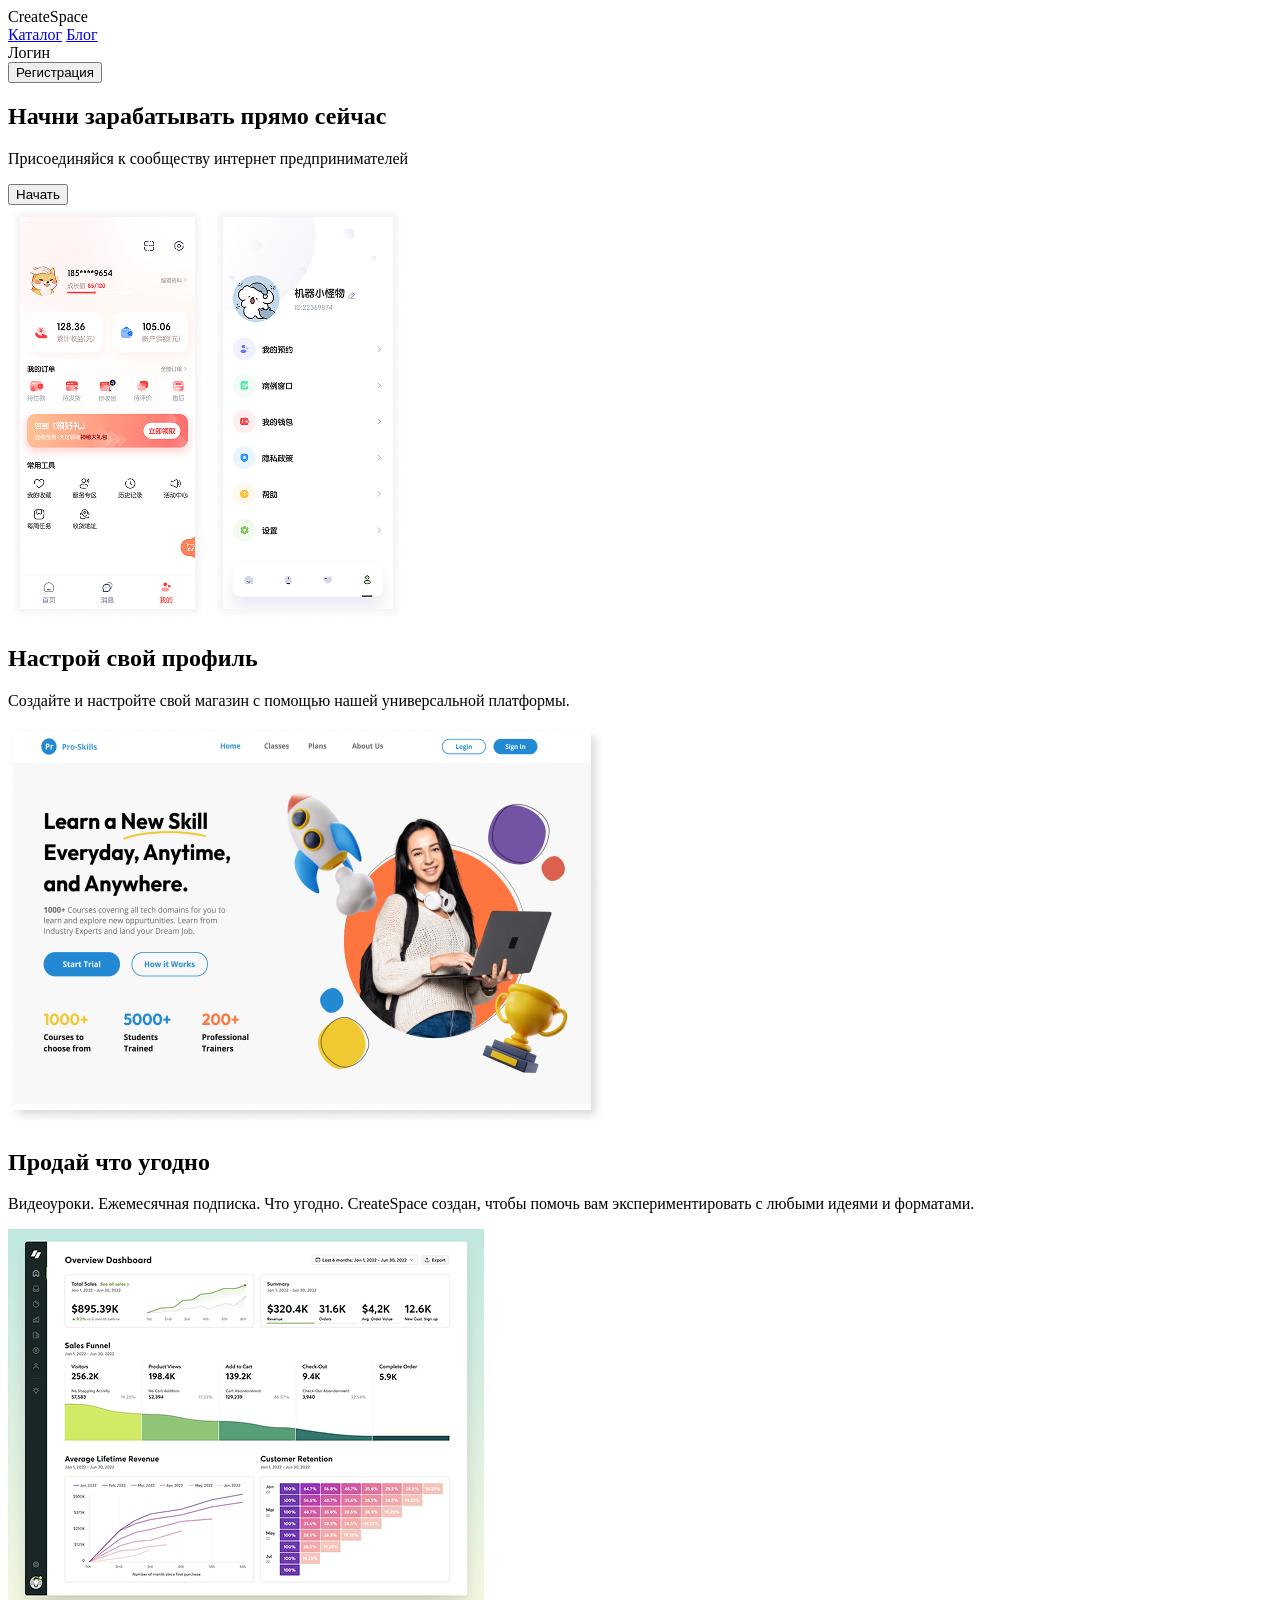
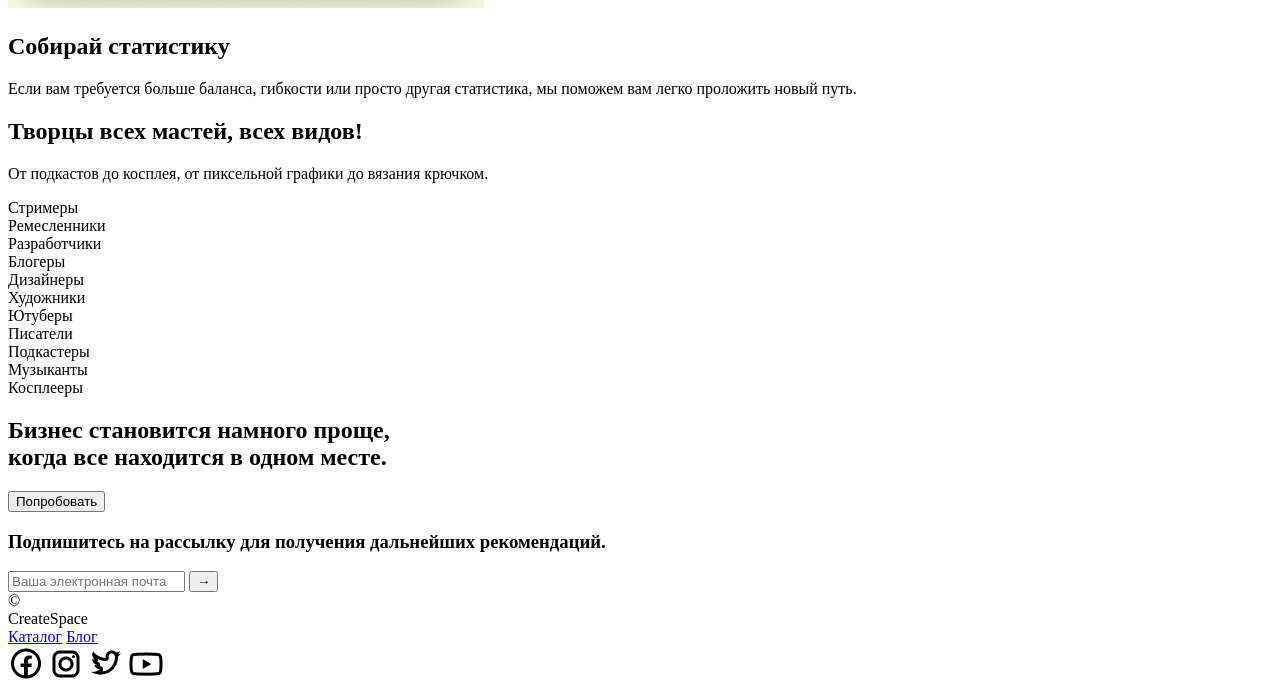
==== index.html @ 3392148f "Add files via upload" ====
<!DOCTYPE html>
<html lang="ru">
<head>
    <meta charset="UTF-8">
    <meta name="viewport" content="width=device-width, initial-scale=1.0">
    <title>CreateSpace Landing</title>
    <link rel="stylesheet" href="style.css">
    <link href="https://fonts.googleapis.com/css2?family=Alfa+Slab+One&display=swap" rel="stylesheet">
</head>
<body>

<header class="header">
    <div class="header-inner">
        <div class="header-left">
            <div class="logo">CreateSpace</div>
            <nav class="nav">
                <a href="catalog.html">Каталог</a>
                <a href="blog.html">Блог</a>
            </nav>
        </div>
        <div class="header-right">
            <div class="login">Логин</div>
            <button class="btn-register">Регистрация</button>
        </div>
    </div>
</header>

<section class="hero">
    <h1>Начни зарабатывать прямо сейчас</h1>
    <p>Присоединяйся к сообществу интернет предпринимателей</p>
    <button class="btn-main">Начать</button>
</section>

<div class="container-block">

    <div class="info-box">
        <div class="left purple">
            <img src="images/profile1.png" alt="" class="profile-img img1">
            <img src="images/profile2.png" alt="" class="profile-img img2">
        </div>
        <div class="right profile-text">
            <h2>Настрой свой профиль</h2>
            <p>Создайте и настройте свой магазин с помощью нашей универсальной платформы.</p>
        </div>
    </div>

    <div class="info-box reverse">
        <div class="left green">
            <img src="images/sales.png" alt="" class="sales-img">
        </div>
        <div class="right">
            <h2>Продай что угодно</h2>
            <p>Видеоуроки. Ежемесячная подписка. Что угодно. CreateSpace создан, чтобы помочь вам экспериментировать с любыми идеями и форматами.</p>
        </div>
    </div>

    <div class="info-box">
        <div class="left blue">
            <img src="images/stat.png" alt="" class="stat-img">
        </div>
        <div class="right stat-text">
            <h2>Собирай статистику</h2>
            <p>Если вам требуется больше баланса, гибкости или просто другая статистика, мы поможем вам легко проложить новый путь.</p>
        </div>
    </div>

</div>

<section class="influencers">
    <h2>Творцы всех мастей, всех видов!</h2>
    <p>От подкастов до косплея, от пиксельной графики до вязания крючком.</p>
    <div class="tags">
        <div class="tags-row">
            <div>Стримеры</div>
            <div>Ремесленники</div>
            <div>Разработчики</div>
            <div>Блогеры</div>
            <div>Дизайнеры</div>
        </div>
        <div class="tags-row">
            <div>Художники</div>
            <div>Ютуберы</div>
            <div>Писатели</div>
            <div>Подкастеры</div>
        </div>
        <div class="tags-row">
            <div>Музыканты</div>
            <div>Косплееры</div>
        </div>
    </div>
</section>

<section class="cta">
    <h2>Бизнес становится намного проще,<br>когда все находится в одном месте.</h2>
    <button class="btn-try">Попробовать</button>
</section>

<footer class="footer">
    <div class="footer-left">
        <h3>Подпишитесь на рассылку для получения дальнейших рекомендаций.</h3>
        <div class="email-box">
            <input type="text" placeholder="Ваша электронная почта">
            <button class="send-btn">→</button>
        </div>
        <div class="footer-brand">
            <div class="copyright">©</div>
            <div class="footer-logo">CreateSpace</div>
        </div>
    </div>
    <div class="footer-nav">
        <a href="catalog.html">Каталог</a>
        <a href="blog.html">Блог</a>
    </div>
    <div class="socials">
        <img src="images/Facebook.png" alt="Facebook">
        <img src="images/Instagram.png" alt="Instagram">
        <img src="images/Twitter.png" alt="Twitter">
        <img src="images/Youtube.png" alt="YouTube">
    </div>
</footer>
</body>
</html>
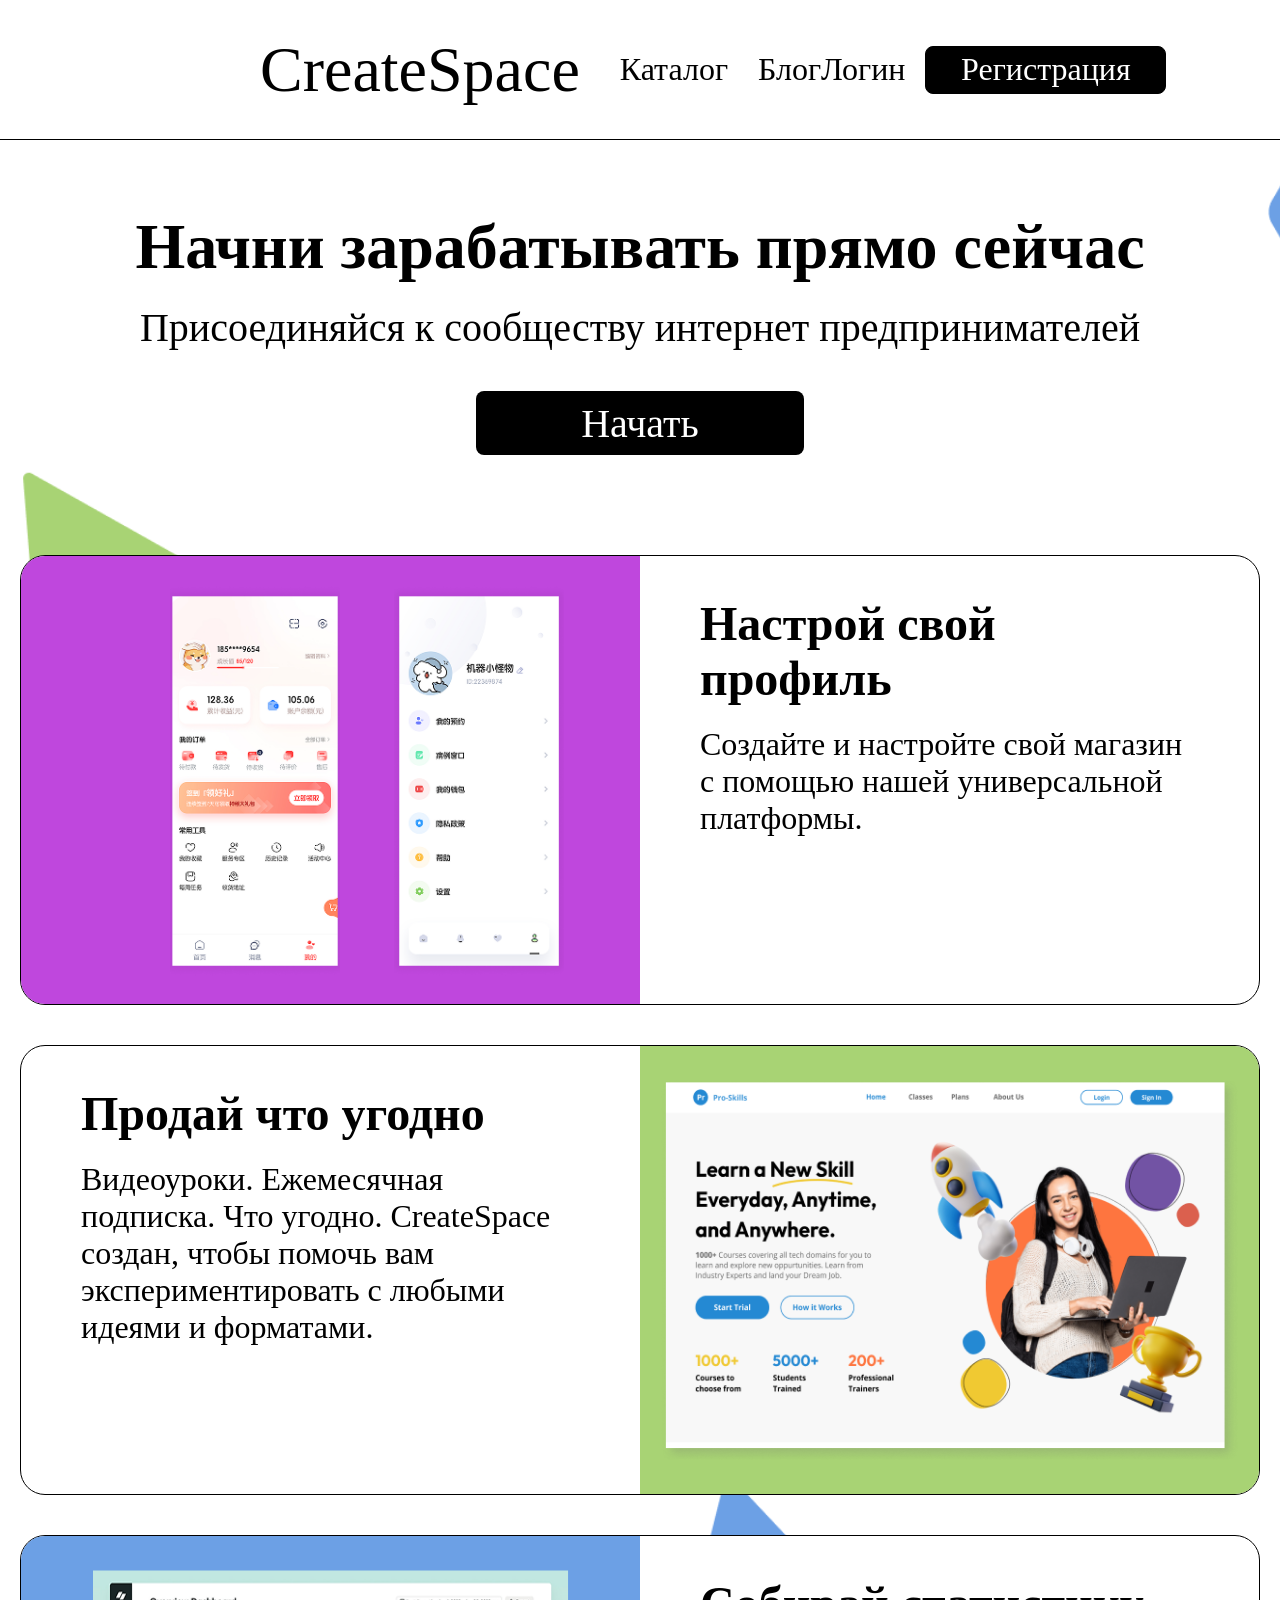
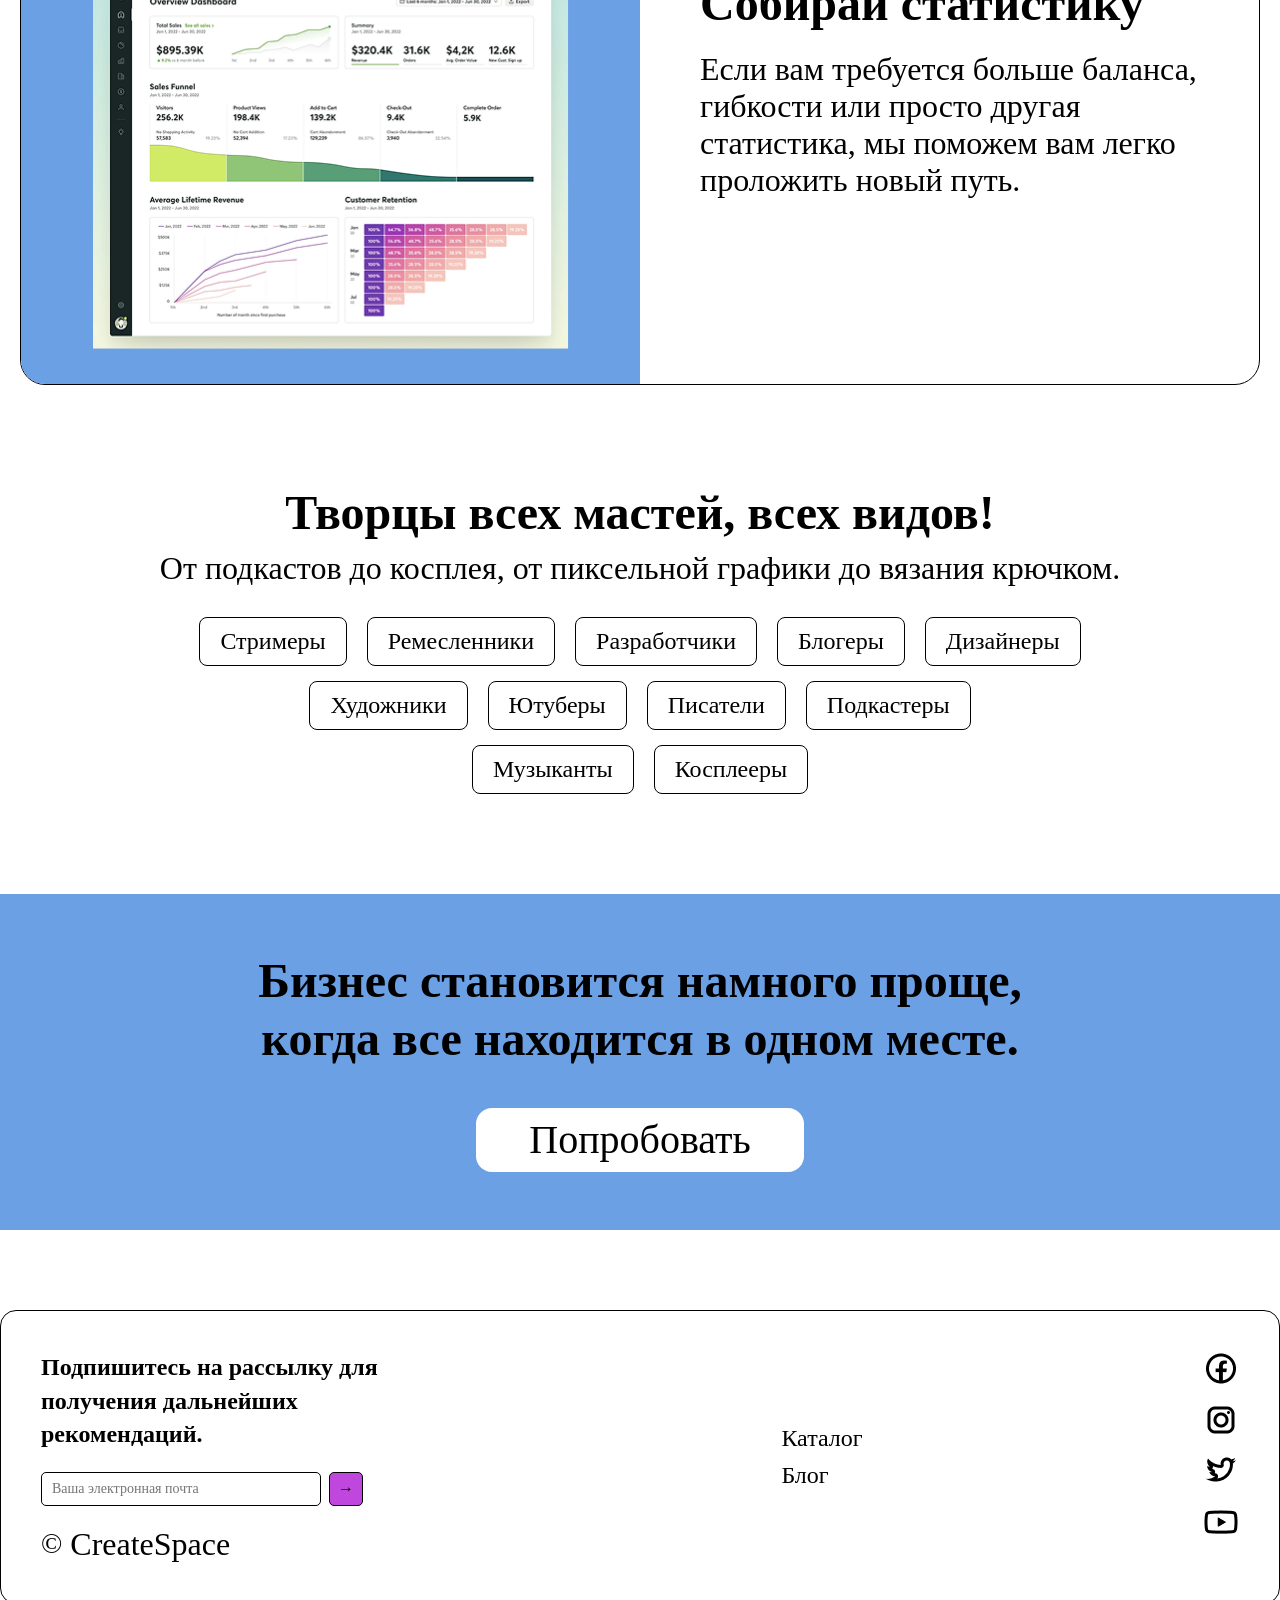
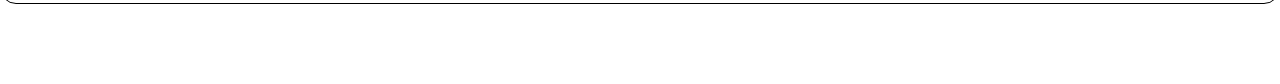
==== commit 7cb9f514: "Add files via upload" ====
--- a/index.html
+++ b/index.html
@@ -4,7 +4,7 @@
     <meta charset="UTF-8">
     <meta name="viewport" content="width=device-width, initial-scale=1.0">
     <title>CreateSpace Landing</title>
-    <link rel="stylesheet" href="style.css">
+    <link rel="stylesheet" href="css/style.css">
     <link href="https://fonts.googleapis.com/css2?family=Alfa+Slab+One&display=swap" rel="stylesheet">
 </head>
 <body>
@@ -35,8 +35,8 @@
 
     <div class="info-box">
         <div class="left purple">
-            <img src="images/profile1.png" alt="" class="profile-img img1">
-            <img src="images/profile2.png" alt="" class="profile-img img2">
+            <img src="css/images/profile1.png" alt="" class="profile-img img1">
+            <img src="css/images/profile2.png" alt="" class="profile-img img2">
         </div>
         <div class="right profile-text">
             <h2>Настрой свой профиль</h2>
@@ -46,7 +46,7 @@
 
     <div class="info-box reverse">
         <div class="left green">
-            <img src="images/sales.png" alt="" class="sales-img">
+            <img src="css/images/sales.png" alt="" class="sales-img">
         </div>
         <div class="right">
             <h2>Продай что угодно</h2>
@@ -56,7 +56,7 @@
 
     <div class="info-box">
         <div class="left blue">
-            <img src="images/stat.png" alt="" class="stat-img">
+            <img src="css/images/stat.png" alt="" class="stat-img">
         </div>
         <div class="right stat-text">
             <h2>Собирай статистику</h2>
@@ -112,10 +112,10 @@
         <a href="blog.html">Блог</a>
     </div>
     <div class="socials">
-        <img src="images/Facebook.png" alt="Facebook">
-        <img src="images/Instagram.png" alt="Instagram">
-        <img src="images/Twitter.png" alt="Twitter">
-        <img src="images/Youtube.png" alt="YouTube">
+        <img src="css/images/Facebook.png" alt="Facebook">
+        <img src="css/images/Instagram.png" alt="Instagram">
+        <img src="css/images/Twitter.png" alt="Twitter">
+        <img src="css/images/Youtube.png" alt="YouTube">
     </div>
 </footer>
 </body>
--- a/css/style.css
+++ b/css/style.css
@@ -0,0 +1,402 @@
+* {
+    margin: 0;
+    padding: 0;
+    box-sizing: border-box;
+}
+
+body {
+    font-family: 'Alfa Slab One', cursive;
+    background-image: url('images/backgroundmain.png');
+    background-size: cover;
+    background-position: center;
+    background-repeat: no-repeat;
+}
+
+.header {
+    background: #fff;
+    border-bottom: 1.5px solid #000;
+    padding: 0 40px;
+    height: 140px;
+    display: flex;
+    align-items: center;
+}
+
+.header-inner {
+    width: 100%;
+    display: flex;
+    flex-direction: row;
+    align-items: center;
+    justify-content: space-between;
+}
+
+.header-left {
+    display: flex;
+    flex-direction: row;
+    align-items: center;
+    gap: 40px;
+    margin-left: 220px;
+}
+
+.logo {
+    font-size: 64px;
+    color: #000;
+    text-decoration: none;
+}
+
+.nav {
+    display: flex;
+    flex-direction: row;
+    gap: 30px;
+}
+
+.nav a {
+    font-size: 32px;
+    text-decoration: none;
+    color: #000;
+    transition: opacity 0.2s;
+}
+
+.nav a:hover {
+    opacity: 0.6;
+}
+
+.header-right {
+    display: flex;
+    flex-direction: row;
+    align-items: center;
+    gap: 20px;
+    margin-right: 220px;
+}
+
+.login {
+    font-size: 32px;
+    color: #000;
+    cursor: pointer;
+    transition: opacity 0.2s;
+}
+
+.login:hover {
+    opacity: 0.6;
+}
+
+.btn-register {
+    font-family: 'Alfa Slab One', cursive;
+    width: 241px;
+    height: 48px;
+    background: #000;
+    color: #fff;
+    border-radius: 8px;
+    font-size: 32px;
+    border: 1.5px solid #000;
+    cursor: pointer;
+    transition: background 0.2s, color 0.2s;
+    display: flex;
+    justify-content: center;
+    align-items: center;
+}
+
+.btn-register:hover {
+    background: #fff;
+    color: #000;
+}
+
+.hero {
+    display: flex;
+    flex-direction: column;
+    align-items: center;
+    text-align: center;
+    margin-top: 70px;
+}
+
+.hero h1 {
+    font-size: 64px;
+}
+
+.hero p {
+    font-size: 40px;
+    margin-top: 20px;
+}
+
+.btn-main {
+    font-family: 'Alfa Slab One', cursive;
+    margin-top: 40px;
+    width: 328px;
+    height: 64px;
+    background: #000;
+    color: #fff;
+    font-size: 40px;
+    border: none;
+    border-radius: 8px;
+    cursor: pointer;
+    transition: opacity 0.2s;
+}
+
+.btn-main:hover {
+    opacity: 0.8;
+}
+
+/* инфо блоки*/
+.container-block {
+    max-width: 1360px;
+    margin: 100px auto;
+    padding: 0 20px;
+    display: flex;
+    flex-direction: column;
+    gap: 40px;
+}
+
+.info-box {
+    display: flex;
+    flex-direction: row;
+    border: 1px solid #000;
+    border-radius: 25px;
+    height: 450px;
+    overflow: hidden;
+    background: #fff;
+}
+
+.info-box.reverse {
+    flex-direction: row-reverse;
+}
+
+.left {
+    flex: 0 0 50%;
+    position: relative;
+}
+
+.purple { background: #BF47DD; }
+.green  { background: #A8D374; }
+.blue   { background: #6CA0E5; }
+
+.right {
+    flex: 0 0 50%;
+    display: flex;
+    flex-direction: column;
+    justify-content: flex-start;
+    padding: 40px 60px;
+}
+
+.right h2 {
+    font-size: 48px;
+}
+
+.right p {
+    font-size: 32px;
+    margin-top: 20px;
+    max-width: 520px;
+}
+
+.profile-img {
+    position: absolute;
+    width: 170px;
+    height: 392px;
+    object-fit: cover;
+    top: 29px;
+}
+
+.profile-img.img1 { left: 149px; }
+.profile-img.img2 { left: 373px; }
+
+.sales-img {
+    position: absolute;
+    width: 578px;
+    height: 379px;
+    top: 50%;
+    left: 50%;
+    transform: translate(-50%, -50%);
+    object-fit: cover;
+}
+
+.stat-img {
+    position: absolute;
+    width: 476px;
+    height: 379px;
+    top: 50%;
+    left: 50%;
+    transform: translate(-50%, -50%);
+    object-fit: cover;
+}
+
+.influencers {
+    text-align: center;
+    margin-top: 100px;
+}
+
+.influencers h2 {
+    font-size: 48px;
+}
+
+.influencers p {
+    font-size: 32px;
+    margin-top: 10px;
+}
+
+.tags {
+    margin-top: 30px;
+    display: flex;
+    flex-direction: column;
+    align-items: center;
+    gap: 15px;
+}
+
+.tags-row {
+    display: flex;
+    flex-direction: row;
+    gap: 20px;
+    justify-content: center;
+    flex-wrap: wrap;
+}
+
+.tags-row div {
+    padding: 10px 20px;
+    border: 1px solid #000;
+    border-radius: 8px;
+    font-size: 24px;
+}
+
+.cta {
+    margin-top: 100px;
+    background: #6CA0E5;
+    height: 336px;
+    display: flex;
+    flex-direction: column;
+    align-items: center;
+    justify-content: center;
+    text-align: center;
+    padding: 40px 20px;
+}
+
+.cta h2 {
+    font-size: 48px;
+    max-width: 1052px;
+    line-height: 1.2;
+}
+
+.btn-try {
+    font-family: 'Alfa Slab One', cursive;
+    margin-top: 40px;
+    width: 328px;
+    height: 64px;
+    background: #fff;
+    font-size: 40px;
+    border: none;
+    border-radius: 16px;
+    cursor: pointer;
+    transition: opacity 0.2s;
+}
+
+.btn-try:hover {
+    opacity: 0.8;
+}
+
+.footer {
+    max-width: 1360px;
+    margin: 80px auto;
+    border: 1.5px solid #000;
+    border-radius: 16px;
+    padding: 40px;
+    background: #fff;
+
+    display: flex;
+    flex-direction: row;
+    justify-content: space-between;
+    align-items: flex-start;
+    gap: 40px;
+}
+
+.footer-left {
+    display: flex;
+    flex-direction: column;
+    align-items: flex-start;
+}
+
+.footer-left h3 {
+    font-size: 24px;
+    max-width: 400px;
+    line-height: 1.4;
+}
+
+.email-box {
+    margin-top: 20px;
+    display: flex;
+    flex-direction: row;
+    align-items: center;
+    gap: 8px;
+}
+
+.email-box input {
+    font-family: 'Alfa Slab One', cursive;
+    width: 280px;
+    height: 34px;
+    border: 1.5px solid #000;
+    border-radius: 5px;
+    padding: 0 10px;
+    font-size: 14px;
+    outline: none;
+}
+
+.send-btn {
+    width: 34px;
+    height: 34px;
+    background: #BF47DD;
+    border: 1.5px solid #000;
+    border-radius: 5px;
+    font-size: 16px;
+    font-weight: bold;
+    cursor: pointer;
+    display: flex;
+    align-items: center;
+    justify-content: center;
+    transition: opacity 0.2s;
+}
+
+.send-btn:hover {
+    opacity: 0.8;
+}
+
+.footer-brand {
+    margin-top: 20px;
+    display: flex;
+    flex-direction: row;
+    align-items: center;
+    gap: 8px;
+}
+
+.copyright {
+    font-size: 28px;
+}
+
+.footer-logo {
+    font-size: 32px;
+}
+
+.footer-nav {
+    display: flex;
+    flex-direction: column;
+    gap: 10px;
+    align-self: center;
+}
+
+.footer-nav a {
+    font-size: 24px;
+    text-decoration: none;
+    color: #000;
+    transition: opacity 0.2s;
+}
+
+.footer-nav a:hover {
+    opacity: 0.6;
+}
+
+.socials {
+    display: flex;
+    flex-direction: column;
+    gap: 15px;
+    align-items: flex-end;
+}
+
+.socials img {
+    width: 36px;
+    height: 36px;
+    object-fit: contain;
+}
